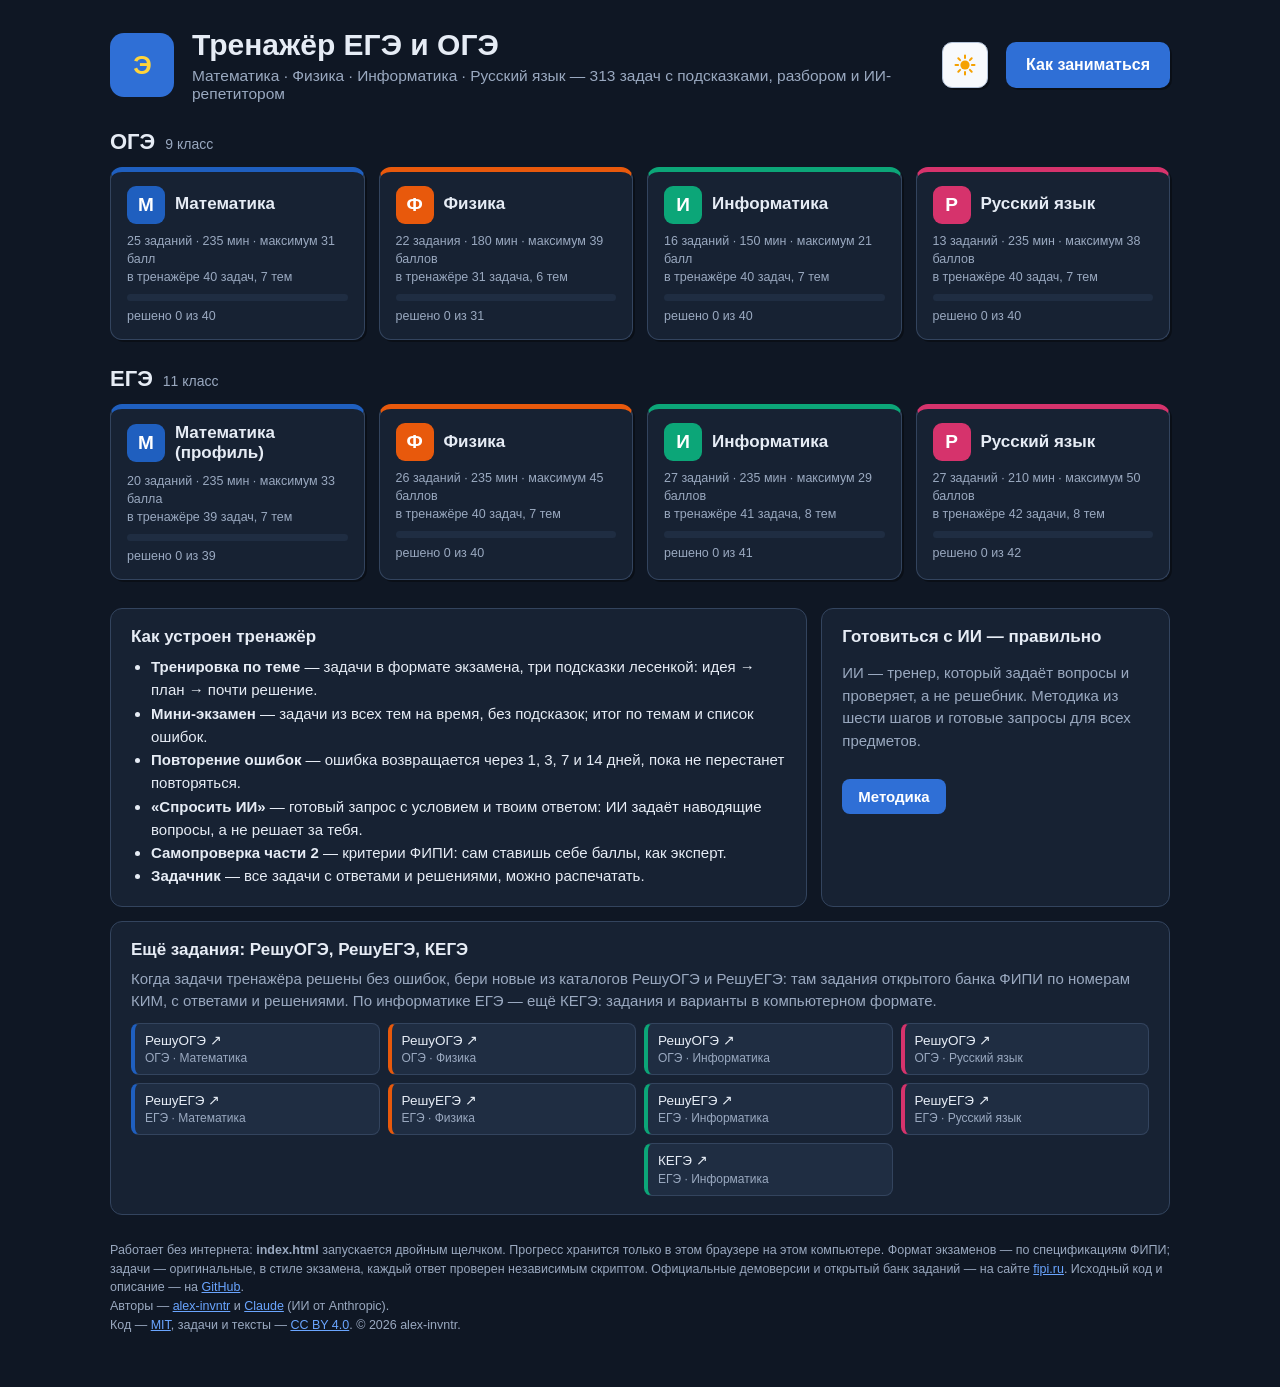
==== index.html @ 0e3cf80c "Лицензии: MIT для кода, CC BY 4.0 для задач и текстов — файлы LICENSE и LICENSE-CONTENT.md, раздел в" ====
<!DOCTYPE html>
<html lang="ru" data-theme="dark">
<head>
<meta charset="utf-8">
<meta name="viewport" content="width=device-width, initial-scale=1">
<title>Тренажёр ЕГЭ и ОГЭ</title>
<meta name="description" content="Тренажёр ЕГЭ и ОГЭ: математика, физика, информатика, русский язык. Работает в браузере без интернета.">
<link rel="icon" href="data:image/svg+xml,%3Csvg xmlns='http://www.w3.org/2000/svg' viewBox='0 0 64 64'%3E%3Crect width='64' height='64' rx='14' fill='%230E3A6E'/%3E%3Ctext x='32' y='45' font-size='38' font-family='Arial' font-weight='700' text-anchor='middle' fill='%23FFD43B'%3E%D0%AD%3C/text%3E%3C/svg%3E">
<script src="js/theme.js?v=202610181910"></script>
<link rel="stylesheet" href="css/style.css?v=202610181910">
</head>
<body>
<div class="home-page">
    <header class="hero">
        <div class="logo">Э</div>
        <div>
            <h1>Тренажёр ЕГЭ и ОГЭ</h1>
            <p>Математика · Физика · Информатика · Русский язык — <span id="total-tasks">…</span> с подсказками, разбором и ИИ-репетитором</p>
        </div>
        <button class="theme-btn" data-theme-toggle aria-label="Тема оформления"></button>
        <a class="hero-btn" href="howto.html">Как заниматься</a>
    </header>

    <section class="exam-block">
        <h2>ОГЭ <small>9 класс</small></h2>
        <div class="subjects" id="subjects-oge"></div>
    </section>

    <section class="exam-block">
        <h2>ЕГЭ <small>11 класс</small></h2>
        <div class="subjects" id="subjects-ege"></div>
    </section>

    <div class="info-grid">
        <div class="panel">
            <h3>Как устроен тренажёр</h3>
            <ul>
                <li><b>Тренировка по теме</b> — задачи в формате экзамена, три подсказки лесенкой: идея → план → почти решение.</li>
                <li><b>Мини-экзамен</b> — задачи из всех тем на время, без подсказок; итог по темам и список ошибок.</li>
                <li><b>Повторение ошибок</b> — ошибка возвращается через 1, 3, 7 и 14 дней, пока не перестанет повторяться.</li>
                <li><b>«Спросить ИИ»</b> — готовый запрос с условием и твоим ответом: ИИ задаёт наводящие вопросы, а не решает за тебя.</li>
                <li><b>Самопроверка части 2</b> — критерии ФИПИ: сам ставишь себе баллы, как эксперт.</li>
                <li><b>Задачник</b> — все задачи с ответами и решениями, можно распечатать.</li>
            </ul>
        </div>
        <div class="panel">
            <h3>Готовиться с ИИ — правильно</h3>
            <p class="lead">ИИ — тренер, который задаёт вопросы и проверяет, а не решебник. Методика из шести шагов и готовые запросы для всех предметов.</p>
            <a class="btn" href="guide.html">Методика</a>
        </div>
    </div>

    <div class="panel" style="margin-top:14px">
        <h3>Ещё задания: РешуОГЭ, РешуЕГЭ, КЕГЭ</h3>
        <p class="lead" style="margin:0">Когда задачи тренажёра решены без ошибок, бери новые из каталогов РешуОГЭ и РешуЕГЭ: там задания открытого банка ФИПИ по номерам КИМ, с ответами и решениями. По информатике ЕГЭ — ещё КЕГЭ: задания и варианты в компьютерном формате.</p>
        <div class="sources" id="sources"></div>
    </div>

    <p class="foot">Работает без интернета: <b>index.html</b> запускается двойным щелчком. Прогресс хранится только в этом браузере на этом компьютере.
        Формат экзаменов — по спецификациям ФИПИ; задачи — оригинальные, в стиле экзамена, каждый ответ проверен независимым скриптом.
        Официальные демоверсии и открытый банк заданий — на сайте <a href="https://fipi.ru" target="_blank" rel="noopener">fipi.ru</a>.
        Исходный код и описание — на <a href="https://github.com/alex-invntr/EGE_OGE_Test_Trainer" target="_blank" rel="noopener">GitHub</a>.
        <br>Авторы — <a href="https://github.com/alex-invntr" target="_blank" rel="noopener">alex-invntr</a> и <a href="https://www.anthropic.com/claude" target="_blank" rel="noopener">Claude</a> (ИИ от Anthropic).
        <br>Код — <a href="https://github.com/alex-invntr/EGE_OGE_Test_Trainer/blob/master/LICENSE" target="_blank" rel="noopener">MIT</a>, задачи и тексты — <a href="https://github.com/alex-invntr/EGE_OGE_Test_Trainer/blob/master/LICENSE-CONTENT.md" target="_blank" rel="noopener">CC BY 4.0</a>. © 2026 alex-invntr.</p>
</div>
<script src="js/common.js?v=202610181910"></script>
<script src="banks/oge_math.js?v=202610181910"></script>
<script src="banks/oge_physics.js?v=202610181910"></script>
<script src="banks/oge_informatics.js?v=202610181910"></script>
<script src="banks/oge_russian.js?v=202610181910"></script>
<script src="banks/ege_math.js?v=202610181910"></script>
<script src="banks/ege_physics.js?v=202610181910"></script>
<script src="banks/ege_informatics.js?v=202610181910"></script>
<script src="banks/ege_russian.js?v=202610181910"></script>
<script src="js/home.js?v=202610181910"></script>
</body>
</html>
---- css/style.css ----
/* Общий стиль тренажёра: «инженерный чертёж» — тёмно-синие линии, жёлтый маркер; тёмная и светлая темы */
:root {
    --paper: #F7F9FC; --ink: #14213D; --muted: #4F5D78; --line: #B4C3D8; --card: #FFFFFF; --alt: #EEF3FA;
    --blue: #1F5FBF; --red: #D7263D; --green: #2B8A3E; --marker: #FFD43B; --bp: #0E3A6E;
    --ok-bg: #E6F4EA; --bad-bg: #FDE8EB; --hint-bg: #FFF4C2; --hint-ink: #8A6D00;
    --btn: #0E3A6E; --primary: #1F5FBF; --accent-ink: #0E3A6E; --code-bg: #F1F4F9; --fig-bg: #EEF3FA;
    --shadow: rgba(20, 33, 61, 0.08); --overlay: rgba(14, 58, 110, 0.45);
    color-scheme: light;
}
/* Тёмная тема — по умолчанию (атрибут data-theme ставит js/theme.js); рисунки задач остаются на светлой подложке */
:root[data-theme="dark"] {
    --paper: #0F1724; --ink: #E6ECF5; --muted: #9AA9C0; --line: #33445E; --card: #172233; --alt: #1F2D42;
    --blue: #6AA5FF; --red: #FF5C6C; --green: #4CC173; --marker: #FFD43B;
    --ok-bg: #14321E; --bad-bg: #3A1820; --hint-bg: #352E10; --hint-ink: #FFD43B;
    --btn: #2F6FD6; --primary: #2F6FD6; --accent-ink: #8FB8FF; --code-bg: #101A29; --fig-bg: #EEF3FA;
    --shadow: rgba(0, 0, 0, 0.35); --overlay: rgba(5, 10, 20, 0.72);
    color-scheme: dark;
}
* { box-sizing: border-box; }
html, body { margin: 0; min-height: 100%; }
body { font-family: "Segoe UI", Arial, sans-serif; font-size: 15px; color: var(--ink); background: var(--paper); }
button { font: inherit; color: inherit; cursor: pointer; }
button:disabled { opacity: 0.45; cursor: default; }
a { color: var(--blue); }
input[type=text], textarea, select { background: var(--card); color: var(--ink); }
.hidden { display: none !important; }
.mono { font-family: Consolas, "Courier New", monospace; }

/* ---------- Главная страница ---------- */
.home-page { max-width: 1100px; margin: 0 auto; padding: 28px 20px 40px; }
.hero { display: flex; gap: 18px; align-items: center; margin-bottom: 8px; }
.hero .logo { width: 64px; height: 64px; border-radius: 14px; background: var(--btn); color: var(--marker); font-weight: 700; font-size: 26px; display: flex; align-items: center; justify-content: center; flex: none; letter-spacing: -1px; }
.hero h1 { margin: 0; font-size: 30px; line-height: 1.15; }
.hero p { margin: 4px 0 0; color: var(--muted); font-size: 15.5px; }
.lead { color: var(--muted); font-size: 15px; line-height: 1.5; }
.exam-block { margin-top: 26px; }
.exam-block h2 { display: flex; align-items: baseline; gap: 10px; margin: 0 0 12px; font-size: 22px; }
.exam-block h2 small { font-size: 14px; color: var(--muted); font-weight: 500; }
.subjects { display: grid; grid-template-columns: repeat(4, 1fr); gap: 14px; }
.subj { display: flex; flex-direction: column; gap: 8px; text-decoration: none; color: var(--ink); background: var(--card); border: 1px solid var(--line); border-top: 5px solid var(--c); border-radius: 12px; padding: 14px 16px 16px; box-shadow: 2px 2px 0 var(--shadow); transition: transform 0.12s, box-shadow 0.12s; }
.subj:hover { transform: translateY(-2px); box-shadow: 3px 5px 0 var(--shadow); }
.subj .top { display: flex; align-items: center; gap: 10px; }
.subj .letter { width: 38px; height: 38px; border-radius: 9px; background: var(--c); color: #fff; font-weight: 700; font-size: 19px; display: flex; align-items: center; justify-content: center; flex: none; }
.subj b { font-size: 17px; line-height: 1.2; }
.subj .spec { font-size: 12.5px; color: var(--muted); line-height: 1.45; }
.subj .bar { height: 7px; border-radius: 4px; background: var(--alt); overflow: hidden; }
.subj .bar i { display: block; height: 100%; background: var(--c); }
.subj .prog { font-size: 12.5px; color: var(--muted); display: flex; flex-wrap: wrap; justify-content: space-between; gap: 2px 10px; }
.subj .prog .due { color: var(--red); font-weight: 600; }
.subj.missing { opacity: 0.5; pointer-events: none; }
.info-grid { display: grid; grid-template-columns: 2fr 1fr; gap: 14px; margin-top: 28px; }
.panel { background: var(--card); border: 1px solid var(--line); border-radius: 12px; padding: 18px 20px; }
.panel h3 { margin: 0 0 8px; font-size: 17px; }
.panel ol, .panel ul { margin: 6px 0 0; padding-left: 20px; line-height: 1.55; }
.panel .btn { display: inline-block; margin-top: 12px; padding: 9px 16px; border-radius: 8px; background: var(--btn); color: #fff; text-decoration: none; font-weight: 600; }
.foot { margin-top: 26px; font-size: 12.5px; color: var(--muted); line-height: 1.5; }

/* ---------- Тренажёр: боковая панель ---------- */
.trainer-page { display: flex; min-height: 100vh; }
#side { width: 300px; flex: none; background: var(--card); border-right: 1px solid var(--line); padding: 16px 18px 24px; display: flex; flex-direction: column; gap: 15px; }
/* Ссылки «назад» — в стиле кнопок меню тренажёра; высота как у квадратика темы */
.back { display: inline-flex; align-items: center; box-sizing: border-box; height: 36px; padding: 0 12px; border: 1px solid var(--line); border-radius: 8px; background: var(--alt); color: var(--ink); font-weight: 600; font-size: 14px; text-decoration: none; white-space: nowrap; }
.back:hover { border-color: var(--blue); }
.brand { display: flex; gap: 12px; align-items: center; }
.brand .logo { width: 44px; height: 44px; border-radius: 10px; background: var(--c, var(--btn)); color: #fff; font-weight: 700; font-size: 22px; display: flex; align-items: center; justify-content: center; flex: none; }
.brand h1 { font-size: 17px; margin: 0; line-height: 1.2; }
.brand p { margin: 2px 0 0; color: var(--muted); font-size: 12.5px; }
.modes { display: flex; flex-direction: column; gap: 7px; }
.modes button { text-align: left; padding: 9px 12px; border: 1px solid var(--line); border-radius: 8px; background: var(--alt); font-weight: 600; font-size: 14px; }
.modes button:hover:not(:disabled) { border-color: var(--blue); }
.modes .count { float: right; background: var(--red); color: #fff; border-radius: 10px; padding: 0 7px; font-size: 12px; line-height: 20px; }
.modes .count.zero { background: var(--line); }
.side-h { font-size: 11px; letter-spacing: 1.5px; text-transform: uppercase; color: var(--muted); margin: 0 0 8px; }
.topic { display: grid; grid-template-columns: 1fr auto; gap: 2px 8px; width: 100%; text-align: left; padding: 7px 8px; border: 1px solid transparent; border-radius: 8px; background: none; }
.topic:hover { background: var(--alt); border-color: var(--line); }
.topic .name { font-weight: 600; font-size: 13.5px; }
.topic .num { font-family: Consolas, monospace; font-size: 12.5px; color: var(--muted); }
.topic .bar { grid-column: 1 / 3; height: 6px; border-radius: 3px; background: var(--alt); overflow: hidden; }
.topic .bar i { display: block; height: 100%; background: var(--c); }
.topic .acc { grid-column: 1 / 3; font-size: 11.5px; color: var(--muted); }
.stats { display: grid; grid-template-columns: repeat(3, 1fr); gap: 6px; }
.stats div { background: var(--alt); border-radius: 8px; padding: 8px; text-align: center; font-size: 11.5px; color: var(--muted); }
.stats b { display: block; font-size: 16px; color: var(--ink); margin-top: 2px; }
.howto { font-size: 12.5px; color: var(--muted); }
.howto summary { cursor: pointer; font-weight: 600; color: var(--ink); }
.howto ol { padding-left: 18px; margin: 8px 0 0; }
.howto li { margin-bottom: 4px; }
.side-links { margin-top: auto; display: flex; flex-direction: column; gap: 6px; font-size: 12.5px; }
.side-links button { background: none; border: 0; padding: 0; text-align: left; color: var(--muted); text-decoration: underline; font-size: 12.5px; }

/* ---------- Тренажёр: основная область ---------- */
#main { flex: 1; padding: 26px 32px; overflow: auto; min-width: 0; }
.card { background: var(--card); border: 1px solid var(--line); border-radius: 12px; padding: 22px 26px; max-width: 920px; box-shadow: 2px 2px 0 var(--shadow); }
.card h2 { margin: 0 0 10px; font-size: 22px; }
.home-grid { display: grid; grid-template-columns: 1fr 1fr; gap: 12px; }
.big { text-align: left; padding: 14px 16px; border: 1px solid var(--line); border-radius: 10px; background: var(--alt); font-weight: 700; font-size: 15px; }
.big small { display: block; font-weight: 400; color: var(--muted); margin-top: 4px; font-size: 13px; }
.big:hover:not(:disabled) { border-color: var(--blue); background: var(--card); }
.note { margin: 16px 0 0; padding: 10px 14px; background: var(--hint-bg); border-left: 4px solid var(--marker); font-size: 14px; border-radius: 0 8px 8px 0; line-height: 1.45; }
.picker { display: grid; grid-template-columns: repeat(3, 1fr); gap: 12px; }
.picker button { padding: 14px; border: 1px solid var(--line); border-radius: 10px; background: var(--card); text-align: left; border-top: 4px solid var(--c); }
.picker button b { display: block; font-size: 15px; }
.picker button span { color: var(--muted); font-size: 12.5px; }
.picker button:hover { background: var(--alt); }

/* Задача */
.meta { display: flex; gap: 8px; align-items: center; flex-wrap: wrap; margin-bottom: 14px; }
.chip { background: var(--c, var(--ink)); color: #fff; border-radius: 6px; padding: 2px 9px; font-size: 12px; font-weight: 600; }
.chip.ghost { background: var(--alt); color: var(--muted); border: 1px solid var(--line); font-weight: 500; }
.counter { margin-left: auto; font-family: Consolas, monospace; color: var(--muted); font-size: 13px; }
.counter b { color: var(--red); }
.task .text { font-size: 17px; line-height: 1.55; margin: 0 0 12px; white-space: pre-wrap; }
pre.code { background: var(--code-bg); border: 1px solid var(--line); border-radius: 8px; padding: 12px 14px; margin: 0 0 14px; font-family: Consolas, "Courier New", monospace; font-size: 14.5px; line-height: 1.45; overflow-x: auto; white-space: pre; tab-size: 4; }
.figure { background: var(--fig-bg); border: 1px solid var(--line); border-radius: 8px; padding: 10px; margin: 0 0 14px; max-width: 440px; }
.figure svg { width: 100%; height: auto; display: block; }
.answer { margin-bottom: 14px; }
.num { display: inline-flex; align-items: center; gap: 10px; }
.num input { width: 220px; padding: 9px 12px; font: inherit; font-size: 18px; border: 2px solid var(--line); border-radius: 8px; }
.num input:focus { outline: none; border-color: var(--blue); }
.num .unit { font-size: 16px; color: var(--muted); }
.fmt { font-size: 12px; color: var(--muted); margin-top: 6px; }
.opt { display: flex; gap: 10px; align-items: flex-start; padding: 8px 10px; border: 1px solid var(--line); border-radius: 8px; margin-bottom: 6px; cursor: pointer; max-width: 680px; line-height: 1.4; }
.opt input { margin-top: 3px; }
.opt:hover { background: var(--alt); }
.match { border-collapse: collapse; }
.match td { padding: 6px 12px 6px 0; vertical-align: top; line-height: 1.4; }
.match select { font: inherit; padding: 6px 8px; border: 1px solid var(--line); border-radius: 6px; }
.right-col { color: var(--muted); font-size: 14px; margin: 6px 0 0; line-height: 1.5; }
ol.right-list { color: var(--ink); font-size: 14.5px; margin: 10px 0 0; padding-left: 0; list-style: none; line-height: 1.5; max-width: 760px; }
ol.right-list li { padding: 3px 0; border-bottom: 1px dashed var(--alt); }
textarea { width: 100%; max-width: 720px; min-height: 120px; font: inherit; padding: 10px; border: 2px solid var(--line); border-radius: 8px; line-height: 1.45; }
.actions { display: flex; gap: 8px; flex-wrap: wrap; align-items: center; }
.actions button { padding: 9px 16px; border-radius: 8px; border: 1px solid var(--line); background: var(--card); font-weight: 600; }
.actions .primary { background: var(--primary); color: #fff; border-color: var(--primary); }
.actions .ai { border-color: var(--accent-ink); color: var(--accent-ink); }
.actions .ghost { color: var(--muted); }
.feedback { margin-top: 14px; padding: 10px 14px; border-radius: 8px; font-size: 15px; line-height: 1.45; }
.feedback.ok { background: var(--ok-bg); border-left: 4px solid var(--green); }
.feedback.bad { background: var(--bad-bg); border-left: 4px solid var(--red); }
.hints { margin-top: 10px; display: flex; flex-direction: column; gap: 6px; }
.hint { padding: 8px 12px; background: var(--hint-bg); border-radius: 8px; font-size: 14px; line-height: 1.45; white-space: pre-wrap; }
.hint b { color: var(--hint-ink); font-size: 12px; letter-spacing: 1px; }
.solution { margin-top: 14px; padding: 12px 14px; background: var(--alt); border-radius: 8px; font-size: 14.5px; line-height: 1.55; white-space: pre-wrap; }
.solution h4, .criteria h4 { margin: 0 0 6px; font-size: 13px; letter-spacing: 1px; text-transform: uppercase; color: var(--muted); white-space: normal; }
.solution .ans { display: block; margin-top: 8px; font-weight: 600; }
.criteria { margin-top: 14px; padding: 12px 14px; border: 1px dashed var(--line); border-radius: 8px; font-size: 14px; }
.criteria label { display: flex; gap: 8px; align-items: flex-start; margin: 4px 0; cursor: pointer; line-height: 1.4; }
.criteria button { margin-top: 6px; padding: 6px 12px; border-radius: 8px; border: 1px solid var(--line); background: var(--card); font-weight: 600; }
.criteria .saved { color: var(--green); font-weight: 600; margin-left: 10px; }

/* Итоги экзамена */
.score { display: flex; gap: 20px; align-items: baseline; margin: 6px 0 14px; flex-wrap: wrap; }
.score .big-num { font-size: 44px; font-weight: 700; color: var(--blue); }
.score .sub { color: var(--muted); }
table.res { border-collapse: collapse; width: 100%; max-width: 600px; margin-bottom: 14px; }
table.res th, table.res td { text-align: left; padding: 6px 10px; border-bottom: 1px solid var(--line); font-size: 14px; }
table.res th { font-size: 11.5px; letter-spacing: 1px; text-transform: uppercase; color: var(--muted); }
.bar-sm { display: inline-block; width: 120px; height: 8px; background: var(--alt); border-radius: 4px; vertical-align: middle; overflow: hidden; }
.bar-sm i { display: block; height: 100%; background: var(--c); }
.wrong-list { display: flex; flex-direction: column; gap: 6px; margin-bottom: 14px; }
.wrong-list button { text-align: left; padding: 8px 12px; border: 1px solid var(--line); border-radius: 8px; background: var(--card); line-height: 1.4; }
.wrong-list button span { color: var(--red); font-weight: 600; margin-right: 8px; font-family: Consolas, monospace; }

/* Задачник: все задачи списком */
.book-topic { margin: 22px 0 8px; padding-bottom: 4px; border-bottom: 3px solid var(--c); font-size: 18px; }
.book-task { border: 1px solid var(--line); border-radius: 10px; padding: 12px 16px; margin-bottom: 10px; background: var(--card); }
.book-task .head { display: flex; gap: 8px; align-items: center; flex-wrap: wrap; margin-bottom: 6px; font-size: 12.5px; color: var(--muted); }
.book-task .head b { color: var(--ink); font-family: Consolas, monospace; font-size: 13.5px; }
.book-task .text { font-size: 15px; white-space: pre-wrap; line-height: 1.5; margin: 0 0 8px; }
.book-task ol.opts { margin: 0 0 8px; padding-left: 22px; line-height: 1.45; }
.book-task details summary { cursor: pointer; color: var(--blue); font-weight: 600; font-size: 14px; }
.book-task details .solution { margin-top: 8px; }
.book-task .open { margin-left: auto; padding: 3px 10px; border: 1px solid var(--line); border-radius: 6px; background: var(--alt); font-size: 12.5px; }

/* Окно «Спросить ИИ» */
.modal { position: fixed; inset: 0; background: var(--overlay); display: flex; align-items: center; justify-content: center; padding: 20px; z-index: 10; }
.modal .box { background: var(--card); border-radius: 12px; padding: 22px 24px; width: 740px; max-width: 100%; max-height: 100%; overflow: auto; box-shadow: 0 10px 40px rgba(0, 0, 0, 0.25); }
.modal h3 { margin: 0 0 4px; font-size: 20px; }
.modal .sub { margin: 0 0 12px; color: var(--muted); font-size: 14px; }
.modal textarea { min-height: 220px; max-width: none; font-size: 14px; }
.m-actions { display: flex; gap: 8px; margin-top: 10px; flex-wrap: nowrap; }
.m-actions button, .m-actions a { padding: 9px 14px; white-space: nowrap; border-radius: 8px; border: 1px solid var(--line); background: var(--card); font-weight: 600; text-decoration: none; color: var(--ink); font-size: 15px; }
.m-actions .primary { background: var(--btn); color: #fff; border-color: var(--btn); }
.m-ai { display: contents; }
#m-close { margin-left: auto; }
.m-note { margin: 12px 0 0; font-size: 13px; color: var(--muted); }
.error-box { max-width: 640px; margin: 60px auto; }

/* ---------- Методика ---------- */
.guide-page { max-width: 880px; margin: 0 auto; padding: 24px 20px 48px; line-height: 1.6; }
.guide-page h1 { font-size: 28px; margin: 10px 0 6px; line-height: 1.2; }
.guide-page h2 { font-size: 21px; margin: 30px 0 8px; padding-bottom: 4px; border-bottom: 2px solid var(--line); }
.guide-page h3 { font-size: 17px; margin: 20px 0 6px; }
.guide-page table { border-collapse: collapse; width: 100%; margin: 8px 0 14px; font-size: 14px; background: var(--card); }
.guide-page th, .guide-page td { border: 1px solid var(--line); padding: 6px 10px; text-align: left; vertical-align: top; }
.guide-page th { background: var(--alt); }
.prompt { position: relative; background: var(--code-bg); border: 1px solid var(--line); border-left: 4px solid var(--btn); border-radius: 8px; padding: 12px 120px 12px 14px; margin: 8px 0 14px; white-space: pre-wrap; font-size: 14px; line-height: 1.5; }
.prompt .copy { position: absolute; top: 8px; right: 8px; padding: 3px 10px; font-size: 12px; border: 1px solid var(--line); border-radius: 6px; background: var(--card); }
.step { display: grid; grid-template-columns: 40px 1fr; gap: 12px; margin: 14px 0; }
.step .n { width: 36px; height: 36px; border-radius: 50%; background: var(--btn); color: var(--marker); font-weight: 700; display: flex; align-items: center; justify-content: center; }
.step h3 { margin: 4px 0 4px; }
.warn { padding: 10px 14px; background: var(--bad-bg); border-left: 4px solid var(--red); border-radius: 0 8px 8px 0; margin: 12px 0; }

@media (max-width: 960px) {
    .subjects { grid-template-columns: repeat(2, 1fr); }
    .info-grid { grid-template-columns: 1fr; }
}
@media (max-width: 760px) {
    .trainer-page { flex-direction: column; }
    #side { width: auto; border-right: 0; border-bottom: 1px solid var(--line); padding: 12px 14px; gap: 10px; }
    .modes { flex-direction: row; flex-wrap: wrap; gap: 6px; }
    .modes button { padding: 6px 10px; font-size: 13px; }
    .modes .count { float: none; margin-left: 6px; }
    .side-map, .side-stats, .howto { display: none; }
    .side-links { flex-direction: row; flex-wrap: wrap; gap: 14px; }
    #main { padding: 16px; }
    .card { padding: 16px; }
    .home-grid, .picker { grid-template-columns: 1fr; }
    .counter { margin-left: 0; width: 100%; }
    .num input { width: 160px; }
    .prompt { padding: 40px 12px 12px; }
}
@media (max-width: 520px) {
    .subjects { grid-template-columns: 1fr; }
    .hero h1 { font-size: 24px; }
}
@media print {
    #side, .actions, .modal { display: none !important; }
    .book-task { break-inside: avoid; }
    .book-task details { display: block; }
}

/* ---------- Кнопка «Как заниматься» в шапке главной ---------- */
.hero > div { flex: 1 1 220px; min-width: 0; }
.hero-btn { margin-left: auto; flex: none; padding: 12px 20px; line-height: 22px; box-sizing: border-box; height: 46px; border-radius: 10px; background: var(--btn); color: #fff; text-decoration: none; font-weight: 700; font-size: 16px; box-shadow: 2px 2px 0 var(--shadow); }
.hero-btn:hover { filter: brightness(1.15); }

/* ---------- Страница «Как заниматься» ---------- */
.chips { display: flex; flex-wrap: wrap; gap: 6px; margin: 14px 0 6px; }
.chips a { padding: 4px 10px; border: 1px solid var(--line); border-radius: 14px; background: var(--card); font-size: 13px; text-decoration: none; color: var(--ink); }
.chips a:hover { border-color: var(--blue); color: var(--blue); }
.manual-page h2 { scroll-margin-top: 12px; }
.shot { display: block; max-width: 100%; height: auto; margin: 10px 0 18px; border: 1px solid var(--line); border-radius: 10px; box-shadow: 2px 3px 0 var(--shadow); }
.shot.phone { width: 300px; }
.manual-page code { background: var(--alt); padding: 1px 5px; border-radius: 4px; font-size: 14px; }

@media (max-width: 700px) {
    .hero { flex-wrap: wrap; }
    .hero-btn { margin-left: 0; }
}

/* ---------- Переключатель темы ---------- */
/* Переключатель темы — квадратик той темы, которую включит: светлый с солнцем или тёмный с луной (цвета не зависят от темы) */
.theme-btn { flex: none; width: 36px; height: 36px; padding: 0; display: inline-flex; align-items: center; justify-content: center; border-radius: 8px; cursor: pointer; box-shadow: 2px 2px 0 var(--shadow); }
.theme-btn svg { width: 20px; height: 20px; display: block; }
.theme-btn.to-light { background: #F7F9FC; border: 1px solid #B4C3D8; }
.theme-btn.to-dark { background: #0F1724; border: 1px solid #33445E; }
.theme-btn:hover { filter: brightness(1.08); }
/* в шапке главной — той же высоты, что «Как заниматься» */
.hero .theme-btn { width: 46px; height: 46px; border-radius: 10px; }
.hero .theme-btn svg { width: 24px; height: 24px; }
.side-top { display: flex; justify-content: space-between; align-items: center; gap: 8px; }
.side-top .back { flex: 1; }
.top-links { display: flex; gap: 8px; flex-wrap: wrap; }
.page-top { display: flex; justify-content: space-between; align-items: center; gap: 8px; flex-wrap: wrap; }

/* ---------- Внешние базы заданий ---------- */
.sources { display: grid; grid-template-columns: repeat(4, 1fr); gap: 8px; margin-top: 10px; }
.sources a { display: block; padding: 8px 10px; border: 1px solid var(--line); border-left: 4px solid var(--c, var(--blue)); border-radius: 8px; background: var(--alt); text-decoration: none; color: var(--ink); font-size: 13.5px; line-height: 1.35; }
.sources a small { display: block; color: var(--muted); font-size: 12px; }
.sources a:hover { border-color: var(--blue); }
@media (min-width: 961px) {
    .sources a.extra { grid-column: var(--col); }
}
.more-tasks { margin-top: 12px; font-size: 13.5px; color: var(--muted); }
.more-tasks a { font-weight: 600; margin-right: 6px; }
.big .src-links { display: flex; flex-wrap: wrap; gap: 6px 12px; margin-top: 6px; font-weight: 600; font-size: 13.5px; }
@media (max-width: 960px) {
    .sources { grid-template-columns: repeat(2, 1fr); }
}
@media (max-width: 520px) {
    .sources { grid-template-columns: 1fr; }
}
@media (max-width: 700px) {
    .hero .hero-btn { flex: 1 1 140px; margin-left: 0; text-align: center; }
    .hero .theme-btn { flex: none; }
}

/* Примеры-снимки в теме сайта: в тёмной видны тёмные, в светлой — светлые */
:root[data-theme="dark"] .only-light, :root[data-theme="light"] .only-dark { display: none !important; }
@media (max-width: 600px) {
    .m-actions { flex-wrap: wrap; }
}
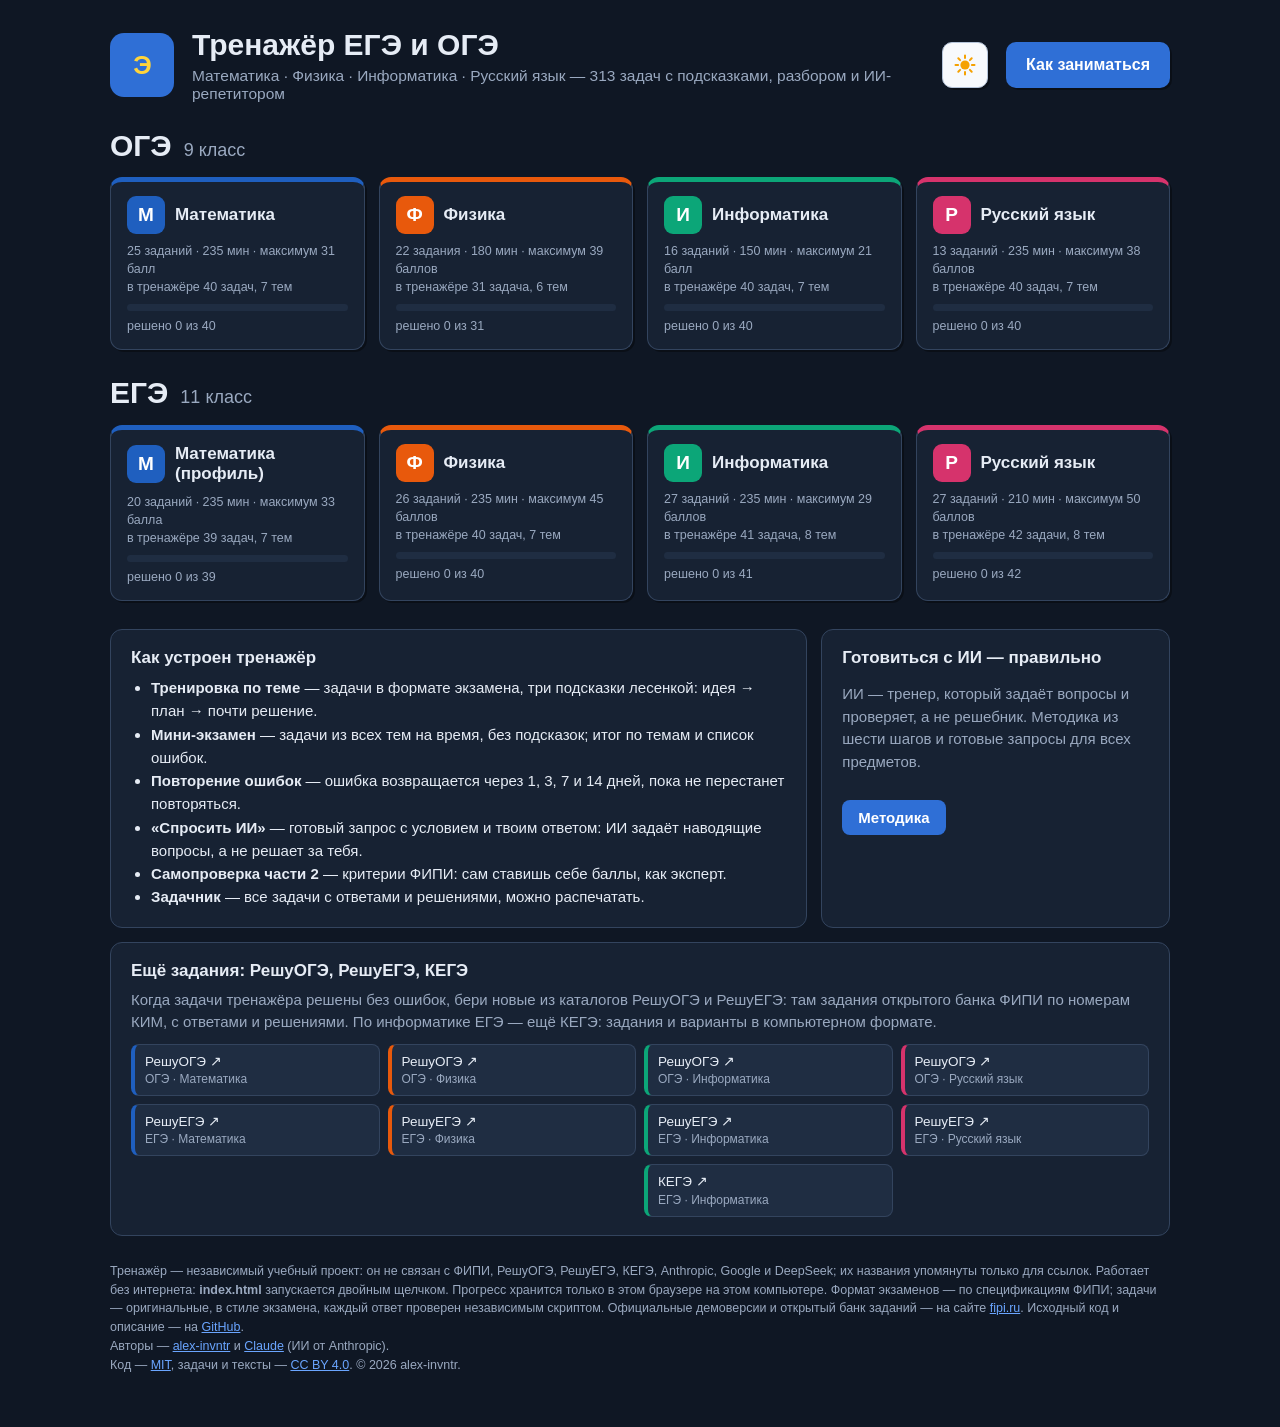
==== commit 3dabf63e: "Решения по пунктам с новой строки; автообновление устаревшей страницы из кэша; заголовки ОГЭ/ЕГЭ кру" ====
--- a/index.html
+++ b/index.html
@@ -6,8 +6,8 @@
 <title>Тренажёр ЕГЭ и ОГЭ</title>
 <meta name="description" content="Тренажёр ЕГЭ и ОГЭ: математика, физика, информатика, русский язык. Работает в браузере без интернета.">
 <link rel="icon" href="data:image/svg+xml,%3Csvg xmlns='http://www.w3.org/2000/svg' viewBox='0 0 64 64'%3E%3Crect width='64' height='64' rx='14' fill='%230E3A6E'/%3E%3Ctext x='32' y='45' font-size='38' font-family='Arial' font-weight='700' text-anchor='middle' fill='%23FFD43B'%3E%D0%AD%3C/text%3E%3C/svg%3E">
-<script src="js/theme.js?v=202610181910"></script>
-<link rel="stylesheet" href="css/style.css?v=202610181910">
+<script src="js/theme.js?v=202610181915"></script>
+<link rel="stylesheet" href="css/style.css?v=202610181915">
 </head>
 <body>
 <div class="home-page">
@@ -56,22 +56,23 @@
         <div class="sources" id="sources"></div>
     </div>
 
-    <p class="foot">Работает без интернета: <b>index.html</b> запускается двойным щелчком. Прогресс хранится только в этом браузере на этом компьютере.
+    <p class="foot">Тренажёр — независимый учебный проект: он не связан с ФИПИ, РешуОГЭ, РешуЕГЭ, КЕГЭ, Anthropic, Google и DeepSeek; их названия упомянуты только для ссылок.
+        Работает без интернета: <b>index.html</b> запускается двойным щелчком. Прогресс хранится только в этом браузере на этом компьютере.
         Формат экзаменов — по спецификациям ФИПИ; задачи — оригинальные, в стиле экзамена, каждый ответ проверен независимым скриптом.
         Официальные демоверсии и открытый банк заданий — на сайте <a href="https://fipi.ru" target="_blank" rel="noopener">fipi.ru</a>.
         Исходный код и описание — на <a href="https://github.com/alex-invntr/EGE_OGE_Test_Trainer" target="_blank" rel="noopener">GitHub</a>.
         <br>Авторы — <a href="https://github.com/alex-invntr" target="_blank" rel="noopener">alex-invntr</a> и <a href="https://www.anthropic.com/claude" target="_blank" rel="noopener">Claude</a> (ИИ от Anthropic).
         <br>Код — <a href="https://github.com/alex-invntr/EGE_OGE_Test_Trainer/blob/master/LICENSE" target="_blank" rel="noopener">MIT</a>, задачи и тексты — <a href="https://github.com/alex-invntr/EGE_OGE_Test_Trainer/blob/master/LICENSE-CONTENT.md" target="_blank" rel="noopener">CC BY 4.0</a>. © 2026 alex-invntr.</p>
 </div>
-<script src="js/common.js?v=202610181910"></script>
-<script src="banks/oge_math.js?v=202610181910"></script>
-<script src="banks/oge_physics.js?v=202610181910"></script>
-<script src="banks/oge_informatics.js?v=202610181910"></script>
-<script src="banks/oge_russian.js?v=202610181910"></script>
-<script src="banks/ege_math.js?v=202610181910"></script>
-<script src="banks/ege_physics.js?v=202610181910"></script>
-<script src="banks/ege_informatics.js?v=202610181910"></script>
-<script src="banks/ege_russian.js?v=202610181910"></script>
-<script src="js/home.js?v=202610181910"></script>
+<script src="js/common.js?v=202610181915"></script>
+<script src="banks/oge_math.js?v=202610181915"></script>
+<script src="banks/oge_physics.js?v=202610181915"></script>
+<script src="banks/oge_informatics.js?v=202610181915"></script>
+<script src="banks/oge_russian.js?v=202610181915"></script>
+<script src="banks/ege_math.js?v=202610181915"></script>
+<script src="banks/ege_physics.js?v=202610181915"></script>
+<script src="banks/ege_informatics.js?v=202610181915"></script>
+<script src="banks/ege_russian.js?v=202610181915"></script>
+<script src="js/home.js?v=202610181915"></script>
 </body>
 </html>
--- a/css/style.css
+++ b/css/style.css
@@ -34,8 +34,8 @@
 .hero p { margin: 4px 0 0; color: var(--muted); font-size: 15.5px; }
 .lead { color: var(--muted); font-size: 15px; line-height: 1.5; }
 .exam-block { margin-top: 26px; }
-.exam-block h2 { display: flex; align-items: baseline; gap: 10px; margin: 0 0 12px; font-size: 22px; }
-.exam-block h2 small { font-size: 14px; color: var(--muted); font-weight: 500; }
+.exam-block h2 { display: flex; align-items: baseline; gap: 12px; margin: 0 0 14px; font-size: 30px; line-height: 1.15; }
+.exam-block h2 small { font-size: 18px; color: var(--muted); font-weight: 500; }
 .subjects { display: grid; grid-template-columns: repeat(4, 1fr); gap: 14px; }
 .subj { display: flex; flex-direction: column; gap: 8px; text-decoration: none; color: var(--ink); background: var(--card); border: 1px solid var(--line); border-top: 5px solid var(--c); border-radius: 12px; padding: 14px 16px 16px; box-shadow: 2px 2px 0 var(--shadow); transition: transform 0.12s, box-shadow 0.12s; }
 .subj:hover { transform: translateY(-2px); box-shadow: 3px 5px 0 var(--shadow); }
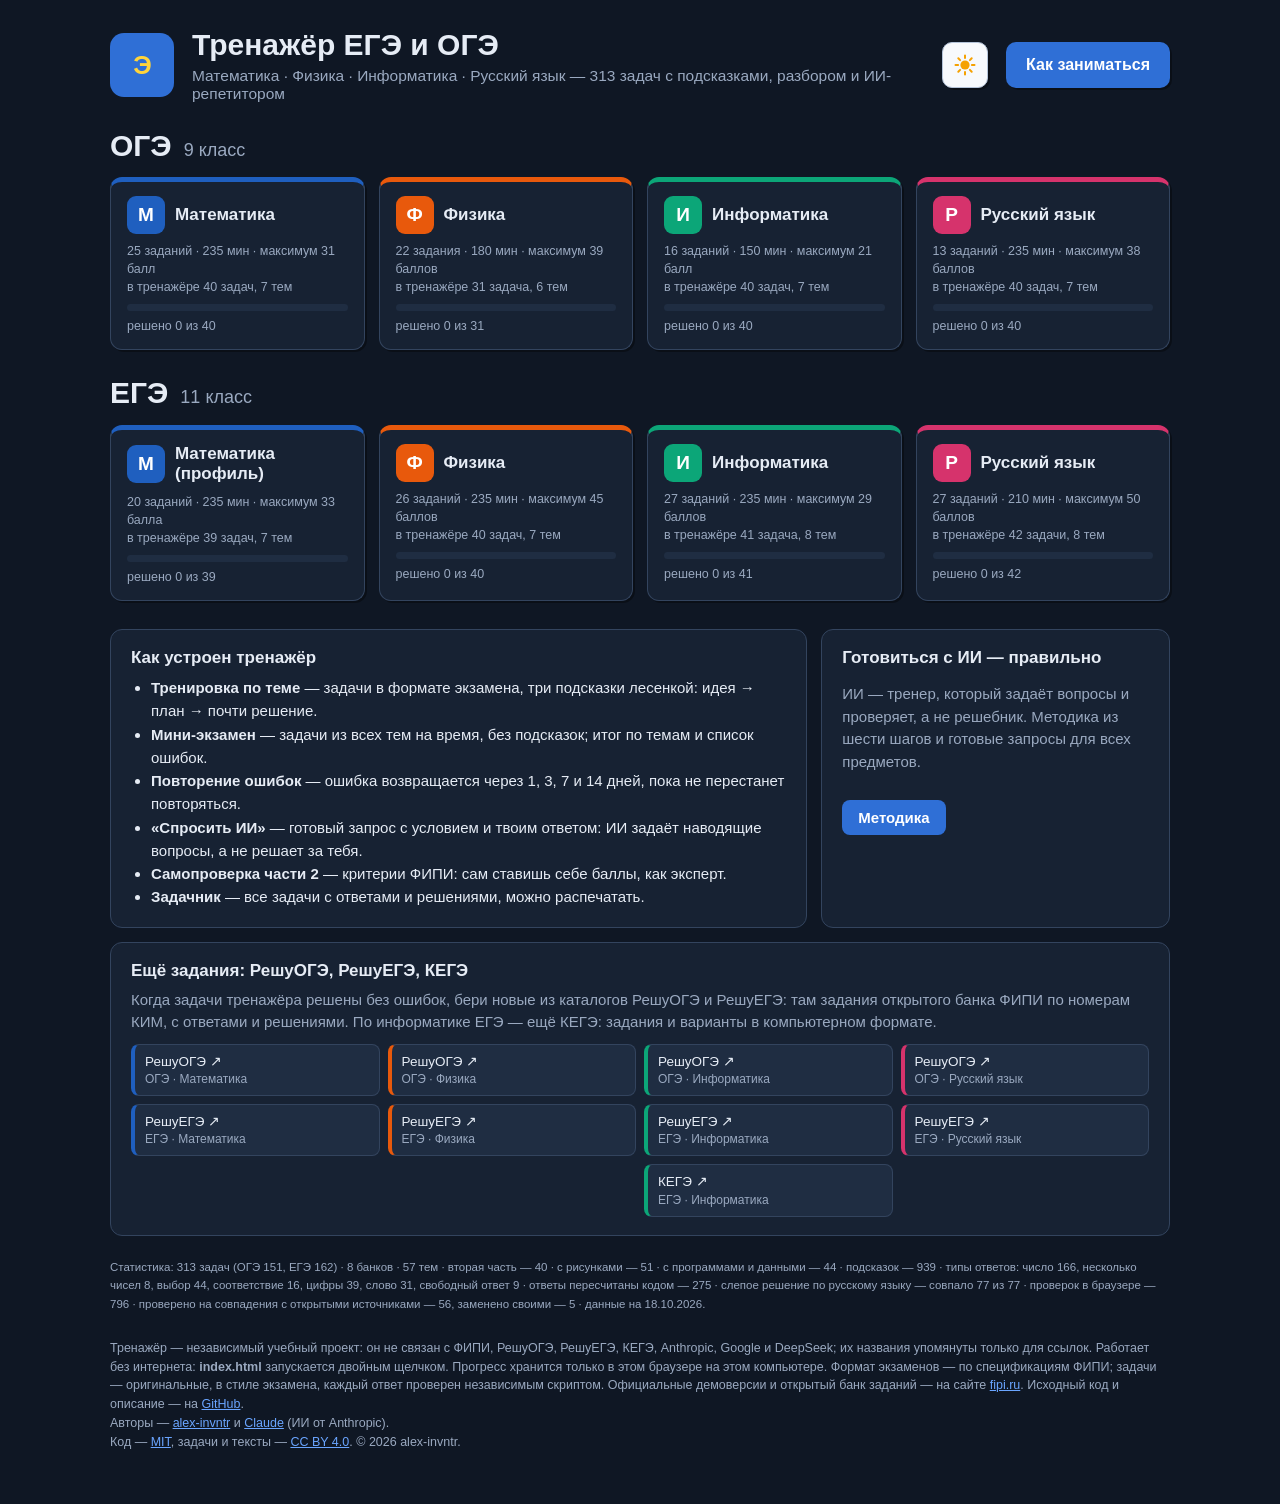
==== commit 4bc737be: "«Дальше →» выделено рамкой вместо «Спросить ИИ»; статистика задач и проверок мелким шрифтом на главн" ====
--- a/index.html
+++ b/index.html
@@ -6,8 +6,8 @@
 <title>Тренажёр ЕГЭ и ОГЭ</title>
 <meta name="description" content="Тренажёр ЕГЭ и ОГЭ: математика, физика, информатика, русский язык. Работает в браузере без интернета.">
 <link rel="icon" href="data:image/svg+xml,%3Csvg xmlns='http://www.w3.org/2000/svg' viewBox='0 0 64 64'%3E%3Crect width='64' height='64' rx='14' fill='%230E3A6E'/%3E%3Ctext x='32' y='45' font-size='38' font-family='Arial' font-weight='700' text-anchor='middle' fill='%23FFD43B'%3E%D0%AD%3C/text%3E%3C/svg%3E">
-<script src="js/theme.js?v=202610181915"></script>
-<link rel="stylesheet" href="css/style.css?v=202610181915">
+<script src="js/theme.js?v=202610181949"></script>
+<link rel="stylesheet" href="css/style.css?v=202610181949">
 </head>
 <body>
 <div class="home-page">
@@ -56,6 +56,8 @@
         <div class="sources" id="sources"></div>
     </div>
 
+    <p class="stats-line" id="stats-line"></p>
+
     <p class="foot">Тренажёр — независимый учебный проект: он не связан с ФИПИ, РешуОГЭ, РешуЕГЭ, КЕГЭ, Anthropic, Google и DeepSeek; их названия упомянуты только для ссылок.
         Работает без интернета: <b>index.html</b> запускается двойным щелчком. Прогресс хранится только в этом браузере на этом компьютере.
         Формат экзаменов — по спецификациям ФИПИ; задачи — оригинальные, в стиле экзамена, каждый ответ проверен независимым скриптом.
@@ -64,15 +66,16 @@
         <br>Авторы — <a href="https://github.com/alex-invntr" target="_blank" rel="noopener">alex-invntr</a> и <a href="https://www.anthropic.com/claude" target="_blank" rel="noopener">Claude</a> (ИИ от Anthropic).
         <br>Код — <a href="https://github.com/alex-invntr/EGE_OGE_Test_Trainer/blob/master/LICENSE" target="_blank" rel="noopener">MIT</a>, задачи и тексты — <a href="https://github.com/alex-invntr/EGE_OGE_Test_Trainer/blob/master/LICENSE-CONTENT.md" target="_blank" rel="noopener">CC BY 4.0</a>. © 2026 alex-invntr.</p>
 </div>
-<script src="js/common.js?v=202610181915"></script>
-<script src="banks/oge_math.js?v=202610181915"></script>
-<script src="banks/oge_physics.js?v=202610181915"></script>
-<script src="banks/oge_informatics.js?v=202610181915"></script>
-<script src="banks/oge_russian.js?v=202610181915"></script>
-<script src="banks/ege_math.js?v=202610181915"></script>
-<script src="banks/ege_physics.js?v=202610181915"></script>
-<script src="banks/ege_informatics.js?v=202610181915"></script>
-<script src="banks/ege_russian.js?v=202610181915"></script>
-<script src="js/home.js?v=202610181915"></script>
+<script src="js/common.js?v=202610181949"></script>
+<script src="banks/oge_math.js?v=202610181949"></script>
+<script src="banks/oge_physics.js?v=202610181949"></script>
+<script src="banks/oge_informatics.js?v=202610181949"></script>
+<script src="banks/oge_russian.js?v=202610181949"></script>
+<script src="banks/ege_math.js?v=202610181949"></script>
+<script src="banks/ege_physics.js?v=202610181949"></script>
+<script src="banks/ege_informatics.js?v=202610181949"></script>
+<script src="banks/ege_russian.js?v=202610181949"></script>
+<script src="js/stats.js?v=202610181949"></script>
+<script src="js/home.js?v=202610181949"></script>
 </body>
 </html>
--- a/css/style.css
+++ b/css/style.css
@@ -132,7 +132,8 @@
 .actions { display: flex; gap: 8px; flex-wrap: wrap; align-items: center; }
 .actions button { padding: 9px 16px; border-radius: 8px; border: 1px solid var(--line); background: var(--card); font-weight: 600; }
 .actions .primary { background: var(--primary); color: #fff; border-color: var(--primary); }
-.actions .ai { border-color: var(--accent-ink); color: var(--accent-ink); }
+/* «Дальше →» — следующий шаг после ответа: выделена рамкой и цветом */
+.actions .next { border: 2px solid var(--accent-ink); color: var(--accent-ink); padding: 8px 15px; }
 .actions .ghost { color: var(--muted); }
 .feedback { margin-top: 14px; padding: 10px 14px; border-radius: 8px; font-size: 15px; line-height: 1.45; }
 .feedback.ok { background: var(--ok-bg); border-left: 4px solid var(--green); }
@@ -291,3 +292,6 @@
 @media (max-width: 600px) {
     .m-actions { flex-wrap: wrap; }
 }
+
+/* Статистика внизу главной — мелким шрифтом */
+.stats-line { margin: 22px 0 0; font-size: 11.5px; line-height: 1.6; color: var(--muted); }
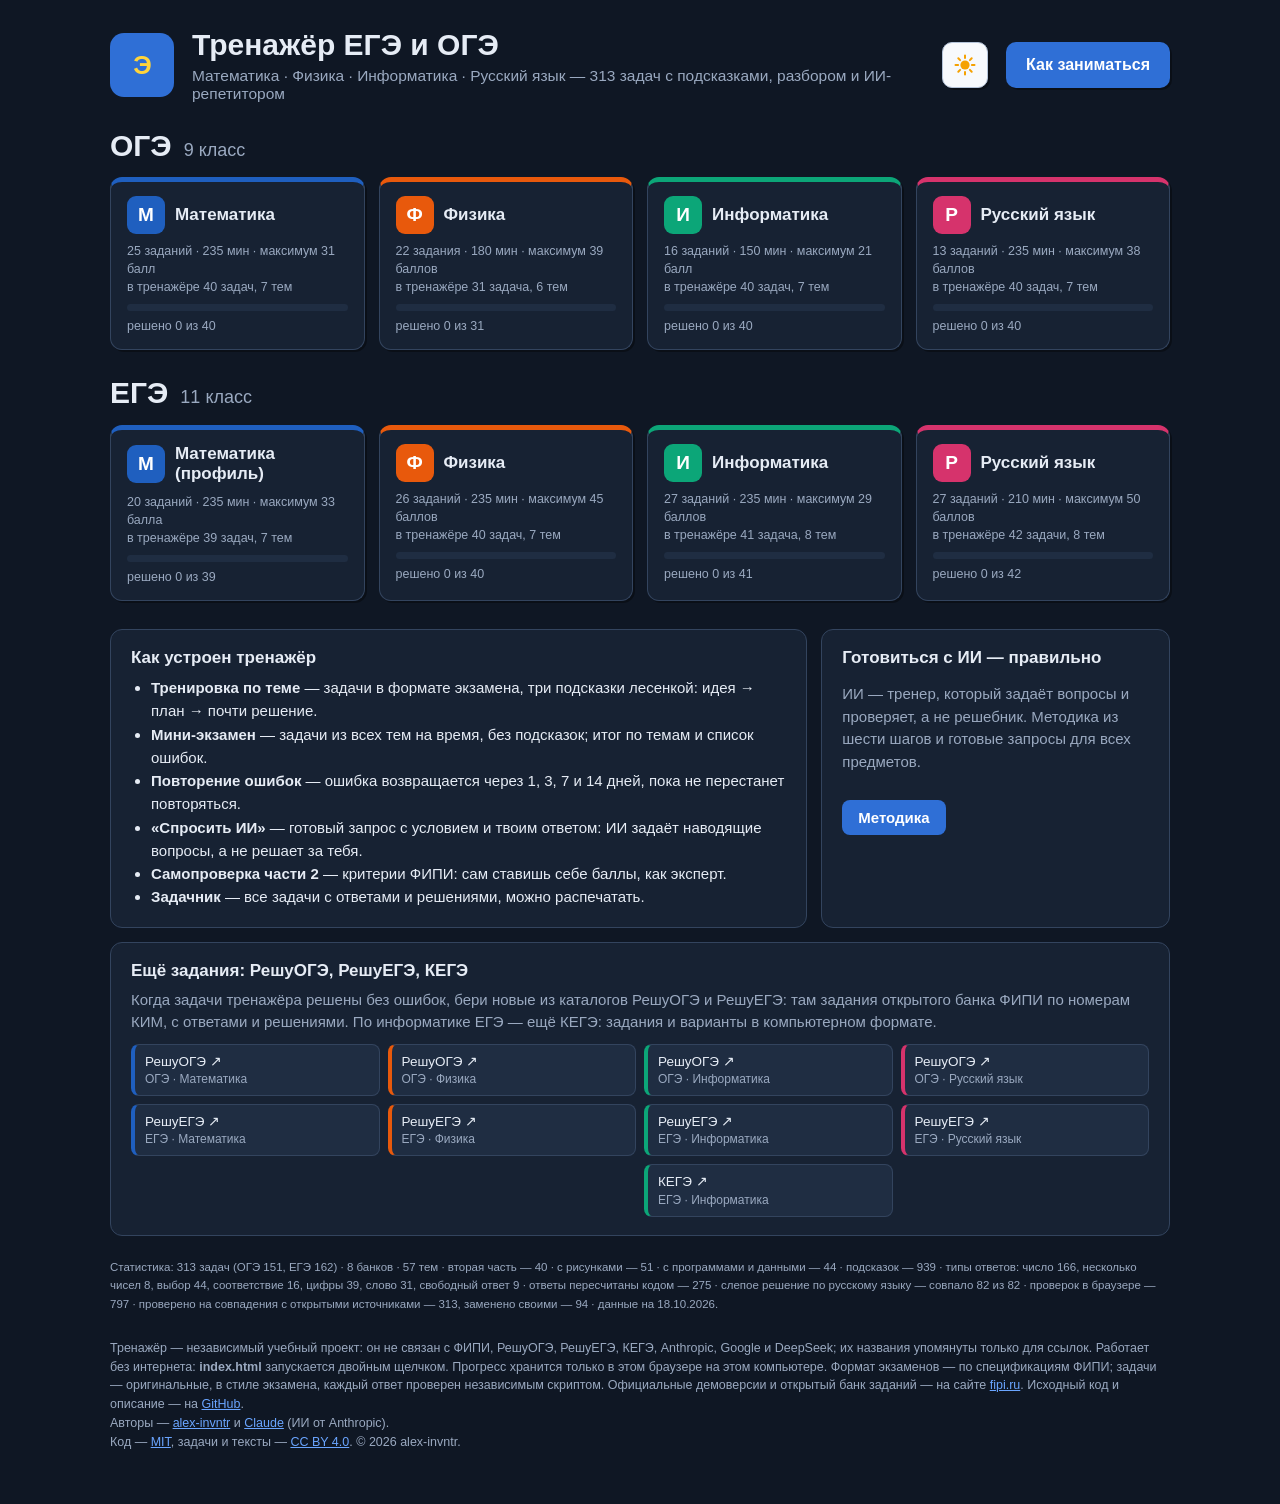
==== commit ed81dbbc: "Проверка всех 313 задач на совпадения с открытыми источниками: 94 задачи заменены своими (36 совпаде" ====
--- a/index.html
+++ b/index.html
@@ -6,8 +6,8 @@
 <title>Тренажёр ЕГЭ и ОГЭ</title>
 <meta name="description" content="Тренажёр ЕГЭ и ОГЭ: математика, физика, информатика, русский язык. Работает в браузере без интернета.">
 <link rel="icon" href="data:image/svg+xml,%3Csvg xmlns='http://www.w3.org/2000/svg' viewBox='0 0 64 64'%3E%3Crect width='64' height='64' rx='14' fill='%230E3A6E'/%3E%3Ctext x='32' y='45' font-size='38' font-family='Arial' font-weight='700' text-anchor='middle' fill='%23FFD43B'%3E%D0%AD%3C/text%3E%3C/svg%3E">
-<script src="js/theme.js?v=202610181949"></script>
-<link rel="stylesheet" href="css/style.css?v=202610181949">
+<script src="js/theme.js?v=202610182020"></script>
+<link rel="stylesheet" href="css/style.css?v=202610182020">
 </head>
 <body>
 <div class="home-page">
@@ -66,16 +66,16 @@
         <br>Авторы — <a href="https://github.com/alex-invntr" target="_blank" rel="noopener">alex-invntr</a> и <a href="https://www.anthropic.com/claude" target="_blank" rel="noopener">Claude</a> (ИИ от Anthropic).
         <br>Код — <a href="https://github.com/alex-invntr/EGE_OGE_Test_Trainer/blob/master/LICENSE" target="_blank" rel="noopener">MIT</a>, задачи и тексты — <a href="https://github.com/alex-invntr/EGE_OGE_Test_Trainer/blob/master/LICENSE-CONTENT.md" target="_blank" rel="noopener">CC BY 4.0</a>. © 2026 alex-invntr.</p>
 </div>
-<script src="js/common.js?v=202610181949"></script>
-<script src="banks/oge_math.js?v=202610181949"></script>
-<script src="banks/oge_physics.js?v=202610181949"></script>
-<script src="banks/oge_informatics.js?v=202610181949"></script>
-<script src="banks/oge_russian.js?v=202610181949"></script>
-<script src="banks/ege_math.js?v=202610181949"></script>
-<script src="banks/ege_physics.js?v=202610181949"></script>
-<script src="banks/ege_informatics.js?v=202610181949"></script>
-<script src="banks/ege_russian.js?v=202610181949"></script>
-<script src="js/stats.js?v=202610181949"></script>
-<script src="js/home.js?v=202610181949"></script>
+<script src="js/common.js?v=202610182020"></script>
+<script src="banks/oge_math.js?v=202610182020"></script>
+<script src="banks/oge_physics.js?v=202610182020"></script>
+<script src="banks/oge_informatics.js?v=202610182020"></script>
+<script src="banks/oge_russian.js?v=202610182020"></script>
+<script src="banks/ege_math.js?v=202610182020"></script>
+<script src="banks/ege_physics.js?v=202610182020"></script>
+<script src="banks/ege_informatics.js?v=202610182020"></script>
+<script src="banks/ege_russian.js?v=202610182020"></script>
+<script src="js/stats.js?v=202610182020"></script>
+<script src="js/home.js?v=202610182020"></script>
 </body>
 </html>
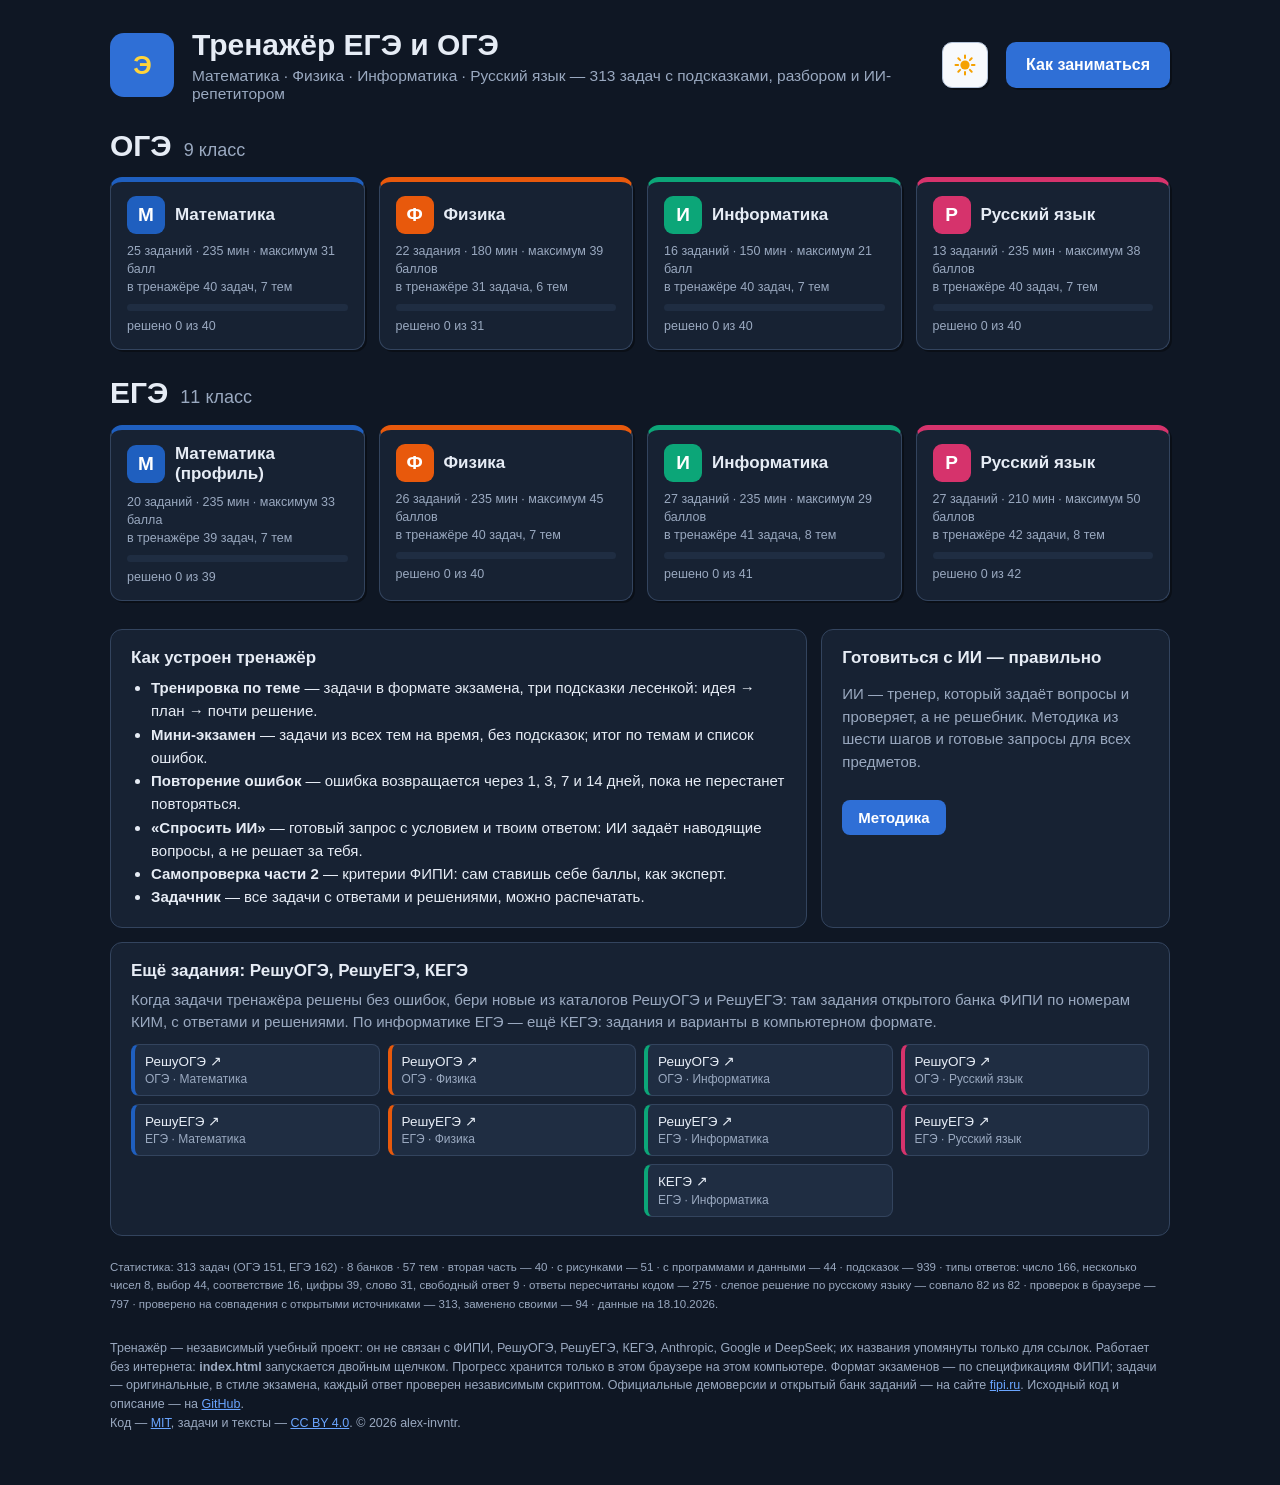
==== commit caf45129: "Строка «Авторы» убрана из подвалов главной, методики и страницы «Как заниматься» Co-Authored-By: Cla" ====
--- a/index.html
+++ b/index.html
@@ -63,7 +63,6 @@
         Формат экзаменов — по спецификациям ФИПИ; задачи — оригинальные, в стиле экзамена, каждый ответ проверен независимым скриптом.
         Официальные демоверсии и открытый банк заданий — на сайте <a href="https://fipi.ru" target="_blank" rel="noopener">fipi.ru</a>.
         Исходный код и описание — на <a href="https://github.com/alex-invntr/EGE_OGE_Test_Trainer" target="_blank" rel="noopener">GitHub</a>.
-        <br>Авторы — <a href="https://github.com/alex-invntr" target="_blank" rel="noopener">alex-invntr</a> и <a href="https://www.anthropic.com/claude" target="_blank" rel="noopener">Claude</a> (ИИ от Anthropic).
         <br>Код — <a href="https://github.com/alex-invntr/EGE_OGE_Test_Trainer/blob/master/LICENSE" target="_blank" rel="noopener">MIT</a>, задачи и тексты — <a href="https://github.com/alex-invntr/EGE_OGE_Test_Trainer/blob/master/LICENSE-CONTENT.md" target="_blank" rel="noopener">CC BY 4.0</a>. © 2026 alex-invntr.</p>
 </div>
 <script src="js/common.js?v=202610182020"></script>
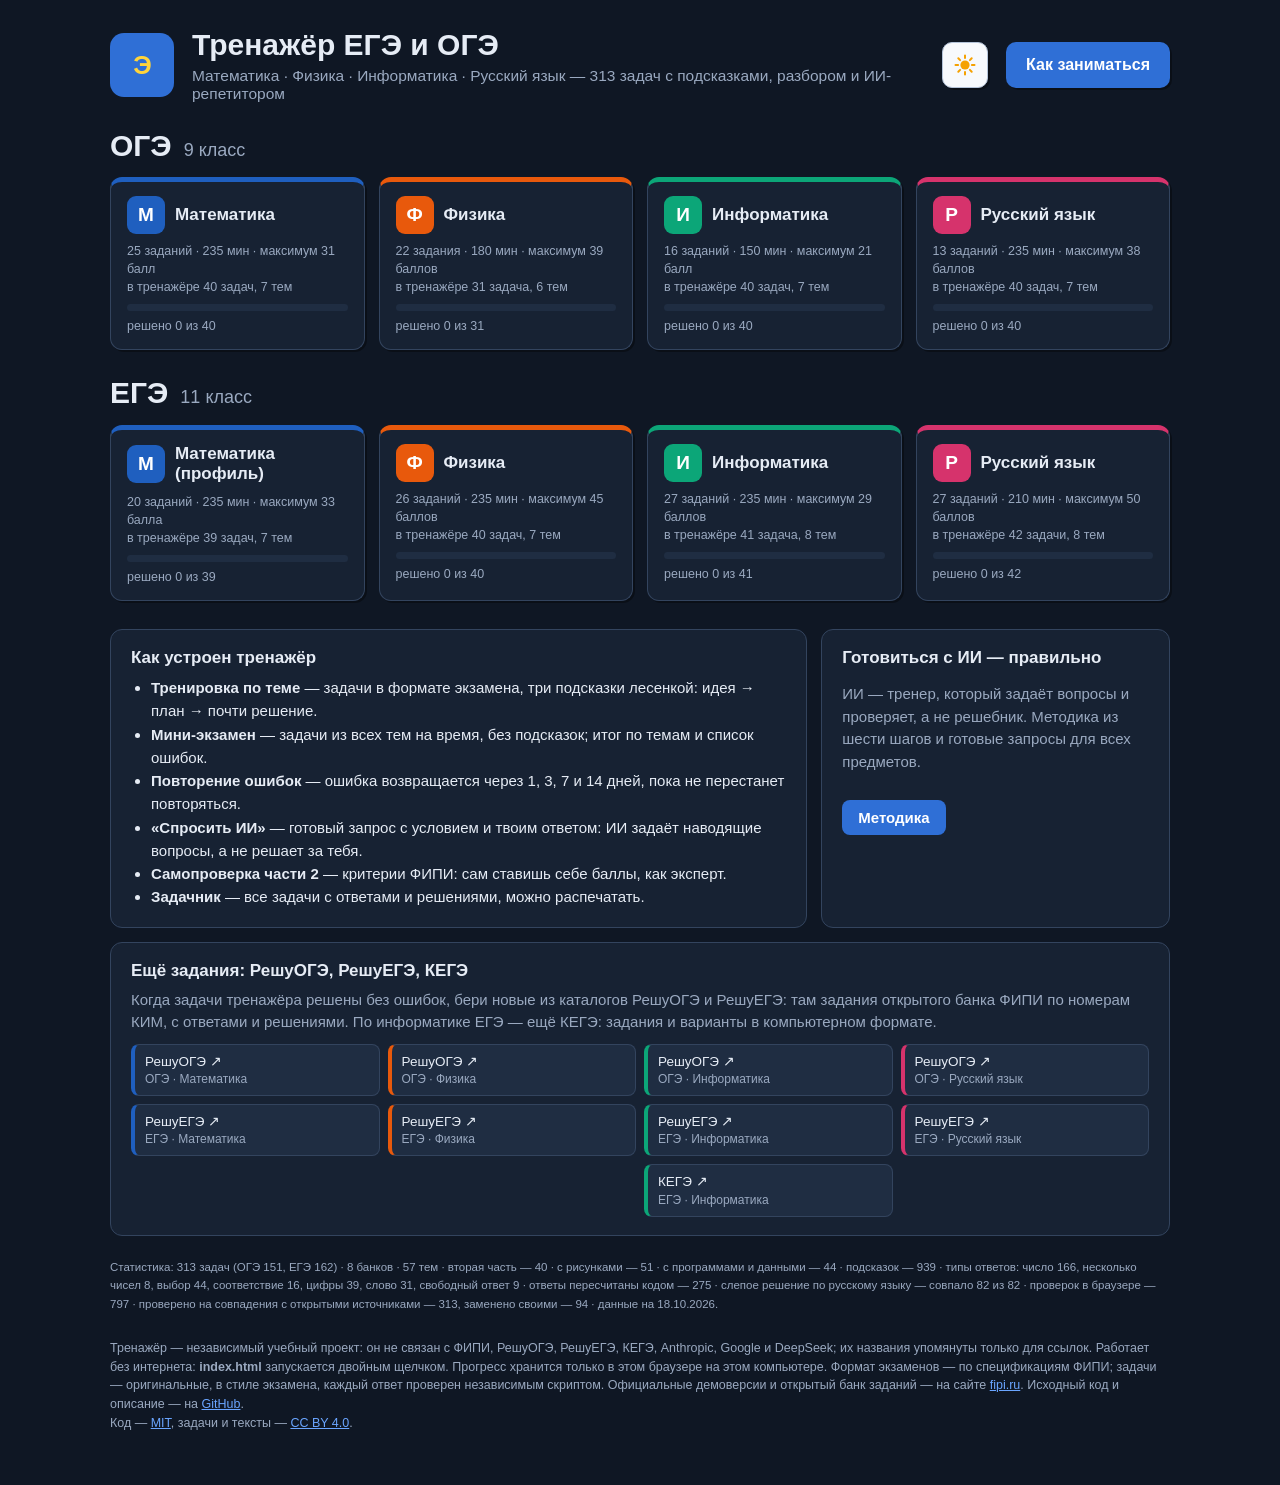
==== commit edbf503e: "Подвалы сайта упрощены Co-Authored-By: Claude Opus 5.5 <noreply@anthropic.com>" ====
--- a/index.html
+++ b/index.html
@@ -63,7 +63,7 @@
         Формат экзаменов — по спецификациям ФИПИ; задачи — оригинальные, в стиле экзамена, каждый ответ проверен независимым скриптом.
         Официальные демоверсии и открытый банк заданий — на сайте <a href="https://fipi.ru" target="_blank" rel="noopener">fipi.ru</a>.
         Исходный код и описание — на <a href="https://github.com/alex-invntr/EGE_OGE_Test_Trainer" target="_blank" rel="noopener">GitHub</a>.
-        <br>Код — <a href="https://github.com/alex-invntr/EGE_OGE_Test_Trainer/blob/master/LICENSE" target="_blank" rel="noopener">MIT</a>, задачи и тексты — <a href="https://github.com/alex-invntr/EGE_OGE_Test_Trainer/blob/master/LICENSE-CONTENT.md" target="_blank" rel="noopener">CC BY 4.0</a>. © 2026 alex-invntr.</p>
+        <br>Код — <a href="https://github.com/alex-invntr/EGE_OGE_Test_Trainer/blob/master/LICENSE" target="_blank" rel="noopener">MIT</a>, задачи и тексты — <a href="https://github.com/alex-invntr/EGE_OGE_Test_Trainer/blob/master/LICENSE-CONTENT.md" target="_blank" rel="noopener">CC BY 4.0</a>.</p>
 </div>
 <script src="js/common.js?v=202610182020"></script>
 <script src="banks/oge_math.js?v=202610182020"></script>
